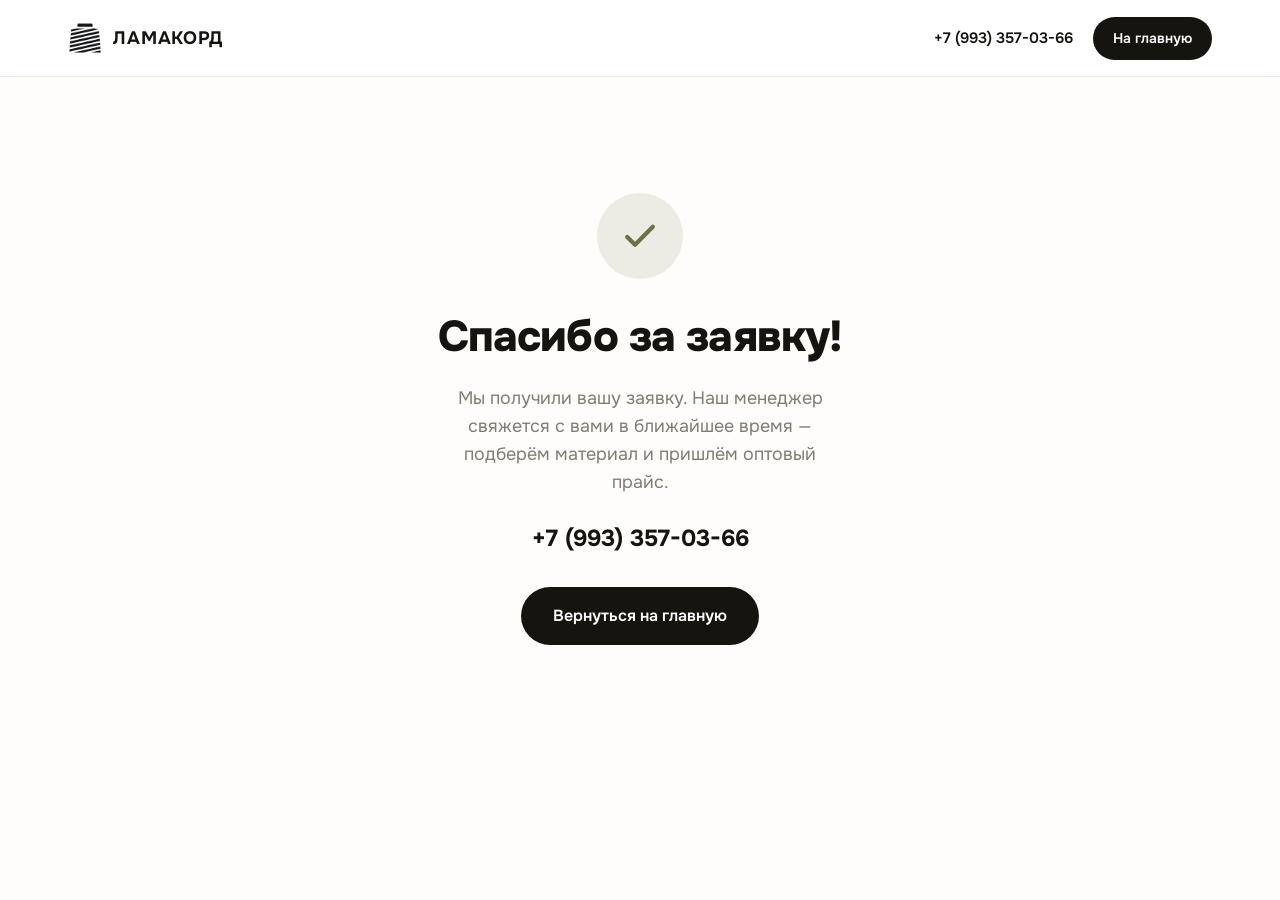
==== spasibo/index.html @ d9a97be9 "Лендинг Ламакорд — первый деплой" ====
<!DOCTYPE html>
<html lang="ru">
<head>
  <meta charset="UTF-8">
  <meta name="viewport" content="width=device-width, initial-scale=1.0">
  <title>Заявка отправлена — Ламакорд</title>
  <meta name="description" content="Спасибо за заявку. Менеджер Ламакорд свяжется с вами в ближайшее время.">
  <meta name="robots" content="noindex, follow">
  <link rel="preconnect" href="https://fonts.googleapis.com">
  <link rel="preconnect" href="https://fonts.gstatic.com" crossorigin>
  <link href="https://fonts.googleapis.com/css2?family=Onest:wght@300;400;500;600;700;800&display=swap" rel="stylesheet">
  <link rel="stylesheet" href="../css/styles.css">
</head>
<body>

  <!-- ===================== HEADER ===================== -->
  <header class="header scrolled" id="top">
    <div class="container header__inner">
      <a href="../" class="logo" aria-label="Ламакорд">
        <img class="logo__mark" src="../assets/logo-mark.png" alt="" aria-hidden="true">
        <span class="logo__word">ЛАМАКОРД</span>
      </a>
      <div class="header__right">
        <a href="tel:+79933570366" class="header__phone">+7&nbsp;(993)&nbsp;357-03-66</a>
        <a href="../" class="btn btn--dark btn--sm">На&nbsp;главную</a>
      </div>
    </div>
  </header>

  <!-- ===================== THANK YOU ===================== -->
  <main class="ty">
    <div class="container ty__inner">
      <span class="ty__ic" aria-hidden="true">
        <svg viewBox="0 0 24 24" fill="none"><path d="M5 12.5l4.3 4.3L19 7" stroke="currentColor" stroke-width="2.3" stroke-linecap="round" stroke-linejoin="round"/></svg>
      </span>
      <h1 class="ty__title">Спасибо за&nbsp;заявку!</h1>
      <p class="ty__text">Мы&nbsp;получили вашу заявку. Наш менеджер свяжется с&nbsp;вами в&nbsp;ближайшее время&nbsp;— подберём материал и&nbsp;пришлём оптовый прайс.</p>
      <a href="tel:+79933570366" class="ty__phone">+7&nbsp;(993)&nbsp;357-03-66</a>
      <a href="../" class="btn btn--dark btn--lg ty__back">Вернуться на&nbsp;главную</a>
    </div>
  </main>

</body>
</html>
---- css/styles.css ----
/* ============================================================
   ЛАМАКОРД — лендинг. Рафинированный минимализм, шрифт Onest.
   ============================================================ */

:root {
  --bg:        #fefdfc;   /* тёплый почти-белый (под фото верёвок) */
  --bg-soft:   #f5f3ee;   /* тёплая панель секций */
  --ink:       #15140f;   /* почти-чёрный тёплый */
  --ink-2:     #4a473f;
  --ink-soft:  #807c72;   /* приглушённый текст */
  --line:      #e9e7df;   /* волосяные линии */
  --accent:    #6e7045;   /* хаки */
  --accent-d:  #585a36;
  --olive:     #6e7150;
  --jute:      #c8a16a;
  --shadow:    0 1px 2px rgba(21,20,15,.04), 0 12px 40px -12px rgba(21,20,15,.12);
  --shadow-lg: 0 2px 4px rgba(21,20,15,.05), 0 30px 70px -24px rgba(21,20,15,.22);
  --r:   18px;
  --r-lg: 26px;
  --maxw: 1200px;
}

* { box-sizing: border-box; margin: 0; padding: 0; }

html { scroll-behavior: smooth; -webkit-text-size-adjust: 100%; }

body {
  font-family: 'Onest', system-ui, sans-serif;
  background: var(--bg);
  color: var(--ink);
  font-size: 17px;
  line-height: 1.5;
  -webkit-font-smoothing: antialiased;
  text-rendering: optimizeLegibility;
  overflow-x: hidden;
}

img, svg { display: block; max-width: 100%; }
a { color: inherit; text-decoration: none; }

.container {
  width: 100%;
  max-width: var(--maxw);
  margin-inline: auto;
  padding-inline: 28px;
}

.eyebrow {
  display: inline-block;
  font-size: 13px;
  font-weight: 600;
  letter-spacing: .14em;
  text-transform: uppercase;
  color: var(--accent);
}

/* ---------------- Buttons ---------------- */
.btn {
  --bg-btn: var(--ink);
  display: inline-flex;
  align-items: center;
  justify-content: center;
  gap: 9px;
  font-family: inherit;
  font-size: 15px;
  font-weight: 600;
  color: #fff;
  background: var(--bg-btn);
  border: none;
  border-radius: 999px;
  padding: 14px 24px;
  cursor: pointer;
  white-space: nowrap;
  transition: transform .25s cubic-bezier(.2,.7,.2,1), background .25s, box-shadow .25s;
}
.btn svg { width: 16px; height: 16px; transition: transform .25s; }
.btn:hover { transform: translateY(-2px); box-shadow: 0 14px 26px -10px rgba(21,20,15,.45); }
.btn:hover svg { transform: translateX(3px); }
.btn:active { transform: translateY(0); }
.btn--sm { padding: 11px 20px; font-size: 14px; }
.btn--lg { padding: 17px 32px; font-size: 16px; }
.btn--block { width: 100%; }
.btn--dark { background: var(--ink); }
.btn--accent { background: var(--accent); }
.btn--accent:hover { background: var(--accent-d); }

/* ---------------- Header ---------------- */
.header {
  position: sticky;
  top: 0;
  z-index: 50;
  background: rgba(255,255,255,.78);
  backdrop-filter: saturate(140%) blur(14px);
  border-bottom: 1px solid transparent;
  transition: border-color .3s, background .3s;
}
.header.scrolled { border-bottom-color: var(--line); }
.header__inner {
  display: flex;
  align-items: center;
  justify-content: space-between;
  height: 76px;
  gap: 28px;
}
.logo {
  display: inline-flex;
  align-items: center;
  gap: 11px;
  font-weight: 700;
  letter-spacing: .04em;
  font-size: 18px;
}
.logo__mark {
  height: 32px;
  width: auto;
  display: block;
}
.logo__word { line-height: 1; }

.nav { display: flex; gap: 30px; }
.nav a {
  font-size: 15px;
  font-weight: 500;
  color: var(--ink-2);
  position: relative;
  transition: color .2s;
}
.nav a::after {
  content: ''; position: absolute; left: 0; bottom: -5px;
  width: 100%; height: 1.5px; background: var(--accent);
  transform: scaleX(0); transform-origin: left; transition: transform .28s;
}
.nav a:hover { color: var(--ink); }
.nav a:hover::after { transform: scaleX(1); }

.header__right { display: flex; align-items: center; gap: 20px; }
.header__phone { font-weight: 600; font-size: 15px; white-space: nowrap; }

/* ---------------- Hero ---------------- */
.hero { position: relative; padding: 56px 0 60px; overflow: hidden; }
.hero__bg {
  position: absolute; inset: 0; z-index: -1;
  background: radial-gradient(90% 70% at 88% -5%, rgba(110,112,69,.08), transparent 55%);
}
.hero__grid {
  display: grid;
  grid-template-columns: 1.1fr .9fr;
  gap: 56px;
  align-items: stretch;
}
.hero__text { display: flex; flex-direction: column; }

.hero__title {
  font-size: clamp(2.3rem, 4.4vw, 3.9rem);
  line-height: 1.0;
  font-weight: 800;
  letter-spacing: -.035em;
  margin: 0 0 4px;
  white-space: nowrap;
}
.hero__title .line { display: block; overflow: hidden; padding-bottom: .06em; }
.hero__title .accent { color: var(--accent); }
.hero__sub {
  font-size: clamp(1.02rem, 1.4vw, 1.2rem);
  color: var(--ink-soft);
  max-width: 28em;
  line-height: 1.5;
}

/* строка преимуществ с иконками */
.hero__features {
  display: flex;
  gap: 34px;
  margin-top: 26px;
  flex-wrap: wrap;
}
.hero__features.fly { display: flex; }   /* .fly иначе делает inline-block */
.feat {
  display: flex;
  align-items: center;
  gap: 13px;
  font-size: 14.5px;
  font-weight: 600;
  line-height: 1.22;
}
.feat__ic {
  width: 46px; height: 46px;
  flex: none;
  border-radius: 50%;
  background: #efece4;
  display: grid; place-items: center;
  color: var(--ink);
}
.feat__ic svg { width: 23px; height: 23px; }

/* фото мотков верёвки — выезжает снизу-слева */
.hero__ropes {
  width: 115%;
  max-width: none;
  height: auto;
  margin-top: 6px;
  margin-left: -7.5%;
  align-self: flex-start;
  filter: drop-shadow(0 24px 26px rgba(21,20,15,.16));
  opacity: 0;
  transform: translate(-34px, 52px) scale(.94);
  animation: ropesIn 1.15s cubic-bezier(.16,.84,.26,1) .5s forwards;
}
@keyframes ropesIn { to { opacity: 1; transform: translate(0,0) scale(1); } }

.hero__stats {
  display: flex;
  gap: 38px;
  margin-top: 38px;
  flex-wrap: wrap;
}
.hero__stats.fly { display: flex; }   /* .fly иначе делает inline-block и ломает строку */
.stat { display: flex; flex-direction: column; gap: 2px; }
.stat__num { font-size: 1.9rem; font-weight: 700; letter-spacing: -.02em; }
.stat__cap { font-size: 13.5px; color: var(--ink-soft); max-width: 11em; line-height: 1.3; }

/* ---------------- Lead form ---------------- */
.hero__form-col { position: relative; }
.lead {
  background: #fff;
  border: 1px solid var(--line);
  border-radius: var(--r-lg);
  padding: 30px 30px 26px;
  box-shadow: var(--shadow-lg);
  position: relative;
  /* при переходе по якорю #lead учитываем липкую шапку (76px) — видна вся форма */
  scroll-margin-top: 104px;
}
.lead__head { text-align: center; }
.lead__title { font-size: 1.5rem; font-weight: 700; letter-spacing: -.02em; }
.lead__promo {
  display: inline-flex;
  align-items: center;
  gap: 9px;
  margin-top: 14px;
  padding: 9px 14px 9px 9px;
  background: rgba(110,112,69,.09);
  border: 1px solid rgba(110,112,69,.24);
  border-radius: 999px;
  font-size: 14px;
  color: var(--ink);
}
.lead__promo-tag {
  background: var(--accent);
  color: #fff;
  font-size: 11px;
  font-weight: 700;
  letter-spacing: .08em;
  text-transform: uppercase;
  padding: 4px 10px;
  border-radius: 999px;
}
.lead__promo b { color: var(--accent-d); font-weight: 700; }
.lead__sub { font-size: 14.5px; color: var(--ink-soft); margin-top: 14px; line-height: 1.45; }

.lead__fields { display: flex; flex-direction: column; gap: 12px; margin-top: 22px; }
.input {
  font-family: inherit;
  font-size: 16px;
  color: var(--ink);
  background: var(--bg-soft);
  border: 1px solid transparent;
  border-radius: 13px;
  padding: 15px 18px;
  width: 100%;
  transition: border-color .2s, background .2s;
}
.input::placeholder { color: #a9a59a; }
.input:focus { outline: none; background: #fff; border-color: var(--accent); }

.lead__note { font-size: 11.5px; color: #a9a59a; text-align: center; margin-top: 14px; line-height: 1.4; }
.lead__ok {
  text-align: center;
  padding: 26px 6px 10px;
  animation: okIn .5s cubic-bezier(.2,.7,.2,1) both;
}
.lead__ok-ic {
  width: 66px; height: 66px; margin: 0 auto 20px;
  display: grid; place-items: center;
  border-radius: 50%;
  background: rgba(110,112,69,.12);
  color: var(--accent);
  animation: okPop .5s cubic-bezier(.2,1.4,.4,1) .1s both;
}
.lead__ok-ic svg { width: 33px; height: 33px; }
.lead__ok h3 { font-size: 1.5rem; font-weight: 700; letter-spacing: -.02em; }
.lead__ok p { color: var(--ink-soft); margin-top: 12px; font-size: 1rem; line-height: 1.55; max-width: 30ch; margin-inline: auto; }
.lead__ok-phone { display: inline-block; margin-top: 20px; font-weight: 700; font-size: 1.2rem; color: var(--ink); transition: color .2s; }
.lead__ok-phone:hover { color: var(--accent); }
@keyframes okIn { from { opacity: 0; transform: translateY(10px); } }
@keyframes okPop { from { opacity: 0; transform: scale(.5); } }

/* ---------------- Отдельная страница «Спасибо» (/spasibo/) ---------------- */
.ty { min-height: 76vh; display: grid; place-items: center; text-align: center; padding: 60px 0; }
.ty__inner { display: flex; flex-direction: column; align-items: center; }
.ty__ic {
  width: 86px; height: 86px; border-radius: 50%;
  background: rgba(110,112,69,.12); color: var(--accent);
  display: grid; place-items: center; margin-bottom: 26px;
  animation: okPop .5s cubic-bezier(.2,1.4,.4,1) both;
}
.ty__ic svg { width: 44px; height: 44px; }
.ty__title { font-size: clamp(1.9rem, 4vw, 2.7rem); font-weight: 800; letter-spacing: -.02em; }
.ty__text { color: var(--ink-soft); margin-top: 16px; font-size: 1.12rem; line-height: 1.55; max-width: 34ch; }
.ty__phone { margin-top: 24px; font-weight: 700; font-size: 1.45rem; color: var(--ink); transition: color .2s; }
.ty__phone:hover { color: var(--accent); }
.ty__back { margin-top: 32px; }

/* ---------------- Flip timer ---------------- */
.timer {
  display: flex;
  align-items: flex-start;
  justify-content: center;
  gap: 8px;
  margin-top: 22px;
  user-select: none;
}
.timer__group { display: flex; flex-direction: column; align-items: center; gap: 7px; }
.timer__cap { font-size: 11px; letter-spacing: .1em; text-transform: uppercase; color: var(--ink-soft); }
.timer__colon { font-size: 2.1rem; font-weight: 700; color: var(--ink); line-height: 1.55; align-self: flex-start; }

.flip { display: flex; gap: 5px; }

/* отдельная цифра-«барабан» */
.flip-digit {
  position: relative;
  width: 38px;
  height: 56px;
  font-size: 2.1rem;
  font-weight: 700;
  border-radius: 8px;
  color: #f4f1ea;
  perspective: 260px;
  box-shadow: 0 2px 5px rgba(21,20,15,.18);
}
.flip-digit > div {
  position: absolute;
  left: 0; right: 0;
  height: 28px;
  overflow: hidden;
  background: #1c1b16;
  backface-visibility: hidden;
}
.flip-digit > div span {
  display: block;
  height: 56px;
  line-height: 56px;
  text-align: center;
}
.flip-digit .upper {
  top: 0;
  border-radius: 8px 8px 0 0;
  border-bottom: 1px solid rgba(0,0,0,.45);
}
.flip-digit .lower {
  bottom: 0;
  border-radius: 0 0 8px 8px;
  background: #211f19;
}
.flip-digit .lower span { margin-top: -28px; }
.flip-digit .fold-upper {
  top: 0;
  border-radius: 8px 8px 0 0;
  border-bottom: 1px solid rgba(0,0,0,.45);
  transform-origin: bottom;
  z-index: 3;
  background: #1c1b16;
}
.flip-digit .fold-lower {
  bottom: 0;
  border-radius: 0 0 8px 8px;
  transform-origin: top;
  transform: rotateX(90deg);
  z-index: 3;
  background: #211f19;
}
.flip-digit .fold-lower span { margin-top: -28px; }
.flip-digit.go .fold-upper { animation: foldUp .5s cubic-bezier(.4,0,.3,1) forwards; }
.flip-digit.go .fold-lower { animation: foldDown .5s cubic-bezier(.4,0,.3,1) .5s forwards; }
@keyframes foldUp   { to { transform: rotateX(-90deg); } }
@keyframes foldDown { to { transform: rotateX(0deg); } }

/* ---------------- Sections ---------------- */
.section { padding: 60px 0; position: relative; }
/* Разделитель сверху — по ширине контейнера (как ряд блоков), не на всю ширину */
.section::before {
  content: '';
  position: absolute; top: 0; left: 50%; transform: translateX(-50%);
  width: calc(100% - 56px);
  max-width: calc(var(--maxw) - 56px);
  border-top: 1px solid var(--line);
}
.section--soft { background: var(--bg-soft); }
.section__head { max-width: 640px; margin-bottom: 52px; }
.section__head--center { max-width: none; text-align: center; margin-bottom: 44px; }
.section__title {
  font-size: clamp(1.9rem, 3.6vw, 2.9rem);
  font-weight: 700;
  letter-spacing: -.025em;
  line-height: 1.08;
  margin-top: 14px;
}
.section__lead { color: var(--ink-soft); margin-top: 16px; font-size: 1.08rem; }

/* ---------------- Product grid (4 в ряд, подпись внутри) ---------------- */
.grid {
  display: flex;
  flex-wrap: wrap;
  justify-content: center;
  gap: 18px;
  max-width: 1160px;
  margin-inline: auto;
}
.card {
  position: relative;
  width: calc((100% - 3 * 18px) / 4);
  height: 250px;
  background: #fff;
  border: 1px solid var(--line);
  border-radius: var(--r);
  overflow: hidden;
  transition: box-shadow .3s, border-color .3s;
}
.card:hover { box-shadow: var(--shadow-lg); border-color: transparent; }
.card__pic {
  position: absolute;
  left: 50%; top: 43%;
  transform: translate(-50%, -50%);
  max-width: 95%;
  max-height: 85%;
  width: auto;
  object-fit: contain;
  /* тень — родная на фото (сток), CSS-тень не добавляем */
}
.card__name {
  position: absolute;
  left: 0; right: 0; bottom: 0;
  padding: 26px 12px 15px;
  text-align: center;
  font-size: .92rem;
  font-weight: 600;
  letter-spacing: -.01em;
  line-height: 1.25;
  color: var(--ink);
  background: linear-gradient(transparent, #fff 48%);
  transition: transform .35s cubic-bezier(.2,.7,.2,1);
  transform-origin: center bottom;
}
.card:hover .card__name { transform: scale(1.06); }

/* ---------------- About ---------------- */
.section__head--center .section__lead { margin-inline: auto; }
.about { display: grid; grid-template-columns: repeat(4, 1fr); gap: 20px; }
.about__card {
  background: #fff;
  border: 1px solid var(--line);
  border-radius: var(--r-lg);
  padding: 24px 22px 26px;
  display: flex;
  flex-direction: column;
  align-items: center;
  text-align: center;
  transition: transform .3s cubic-bezier(.2,.7,.2,1), box-shadow .3s, border-color .3s;
}
.about__card:hover { transform: translateY(-6px); box-shadow: var(--shadow-lg); border-color: transparent; }
.about__head { display: flex; align-items: center; justify-content: center; gap: 12px; margin-bottom: 12px; }
.about__ic {
  flex: none;
  width: 44px; height: 44px;
  border-radius: 13px;
  background: rgba(110,112,69,.1);
  color: var(--accent);
  display: grid; place-items: center;
}
.about__ic svg { width: 23px; height: 23px; }
.about__card h3 { font-size: 1.05rem; font-weight: 600; letter-spacing: -.01em; line-height: 1.2; }
.about__card p { color: var(--ink-soft); font-size: 14px; line-height: 1.55; max-width: 26ch; }

/* ---------------- Reviews ---------------- */
.reviews__head {
  display: flex;
  align-items: flex-end;
  justify-content: space-between;
  gap: 24px;
  margin-bottom: 38px;
}
.reviews__nav { display: flex; gap: 10px; flex: none; }
.rev-btn {
  width: 50px; height: 50px;
  border-radius: 50%;
  border: 1px solid var(--line);
  background: #fff;
  color: var(--ink);
  display: grid; place-items: center;
  cursor: pointer;
  transition: background .25s, color .25s, border-color .25s, transform .2s;
}
.rev-btn svg { width: 20px; height: 20px; }
.rev-btn:hover { background: var(--ink); color: #fff; border-color: var(--ink); }
.rev-btn:active { transform: scale(.94); }

.reviews__track {
  display: flex;
  gap: 22px;
  overflow-x: auto;
  scroll-snap-type: x mandatory;
  scroll-behavior: smooth;
  padding: 4px 4px 12px;
  margin: -4px -4px 0;
  scrollbar-width: none;
}
.reviews__track::-webkit-scrollbar { display: none; }
.review {
  flex: 0 0 calc((100% - 2 * 22px) / 3);
  scroll-snap-align: start;
  background: #fff;
  border: 1px solid var(--line);
  border-radius: var(--r-lg);
  padding: 28px 28px 26px;
  display: flex;
  flex-direction: column;
}
.review__stars { color: #e2a534; font-size: 1.05rem; letter-spacing: 2px; }
.review__text {
  color: var(--ink-2);
  font-size: 15px;
  line-height: 1.6;
  margin: 14px 0 22px;
  flex: 1;
}
.review__author { display: flex; align-items: center; gap: 12px; }
.review__avatar {
  width: 46px; height: 46px;
  flex: none;
  border-radius: 50%;
  background: var(--accent);
  color: #fff;
  display: grid; place-items: center;
  font-weight: 700;
  font-size: 15px;
}
.review__author strong { display: block; font-size: 15px; font-weight: 600; }
.review__author span { font-size: 13px; color: var(--ink-soft); }

/* ---------------- Кнопка-CTA в подвале ---------------- */
.footer__col a.footer__cta {
  display: inline-flex;
  color: #fff;
  margin-top: 20px;
  margin-bottom: 0;
}
.footer__col a.footer__cta:hover { color: #fff; }

/* ---------------- Footer ---------------- */
.footer { background: var(--bg-soft); padding: 64px 0 30px; border-top: 1px solid var(--line); }
.footer__grid {
  display: grid;
  grid-template-columns: 1.6fr 1fr 1fr;
  gap: 40px;
  padding-bottom: 44px;
}
.logo--light { font-size: 17px; }
.logo--light .logo__mark { color: var(--accent); }
.footer__brand p { color: var(--ink-soft); font-size: 14.5px; margin-top: 16px; max-width: 32em; line-height: 1.55; }
.footer__col h4 { font-size: 13px; letter-spacing: .1em; text-transform: uppercase; color: var(--ink-soft); margin-bottom: 16px; }
.footer__col a, .footer__col span { display: block; font-size: 15px; color: var(--ink-2); margin-bottom: 10px; transition: color .2s; }
.footer__col a:hover { color: var(--accent); }
.footer__bottom {
  display: flex; justify-content: space-between; align-items: center;
  padding-top: 26px; border-top: 1px solid var(--line);
  font-size: 13.5px; color: var(--ink-soft);
}
.footer__bottom a:hover { color: var(--accent); }

/* ============================================================
   Анимации: вылет слева + reveal на скролле
   ============================================================ */
.fly {
  display: inline-block;
  opacity: 0;
  transform: translateX(-44px);
  animation: flyIn .85s cubic-bezier(.16,.84,.3,1) forwards;
  animation-delay: calc(var(--i) * .11s + .15s);
}
@keyframes flyIn { to { opacity: 1; transform: translateX(0); } }

.hero__form-col {
  opacity: 0;
  transform: translateX(48px);
  animation: flyInR .9s cubic-bezier(.16,.84,.3,1) forwards;
  animation-delay: .42s;
}
@keyframes flyInR { to { opacity: 1; transform: translateX(0); } }

.reveal {
  opacity: 0;
  transform: translateX(-40px);
  transition: opacity .8s cubic-bezier(.16,.84,.3,1), transform .8s cubic-bezier(.16,.84,.3,1);
  transition-delay: calc(var(--d, 0) * .08s);
}
.reveal.in { opacity: 1; transform: translateX(0); }

@media (prefers-reduced-motion: reduce) {
  .fly, .hero__form-col, .reveal, .hero__ropes { animation: none !important; opacity: 1 !important; transform: none !important; }
  .flip-digit.go .fold-upper, .flip-digit.go .fold-lower { animation: none !important; }
}

/* ============================================================
   Адаптив
   ============================================================ */
@media (max-width: 980px) {
  .hero__grid { grid-template-columns: 1fr; gap: 44px; }
  .hero { padding-top: 44px; }
  .hero__ropes { width: 100%; margin-left: 0; }
  .nav { display: none; }
  .card { width: calc((100% - 2 * 18px) / 3); }
  .about { grid-template-columns: repeat(2, 1fr); }
  .review { flex-basis: calc((100% - 22px) / 2); }
  .footer__grid { grid-template-columns: 1fr 1fr; }
  .footer__brand { grid-column: 1 / -1; }
}

@media (max-width: 600px) {
  body { font-size: 16px; }
  .container { padding-inline: 18px; }
  .header__phone { display: none; }
  .header__inner { height: 66px; }
  .hero__title { white-space: normal; font-size: clamp(2.1rem, 9vw, 2.8rem); }
  .hero__features { gap: 20px; }
  .card { width: calc((100% - 18px) / 2); height: 190px; }
  .review { flex-basis: 86%; }
  .about { grid-template-columns: 1fr; }
  .footer__grid { grid-template-columns: 1fr; }
  .cta__inner { padding: 38px 28px; }
  .section { padding: 70px 0; }
  .lead { padding: 24px 20px 22px; }
  .flip-digit { width: 32px; height: 48px; font-size: 1.7rem; }
  .flip-digit > div { height: 24px; }
  .flip-digit > div span { height: 48px; line-height: 48px; }
  .flip-digit .lower span, .flip-digit .fold-lower span { margin-top: -24px; }
  .timer__colon { font-size: 1.7rem; }
}
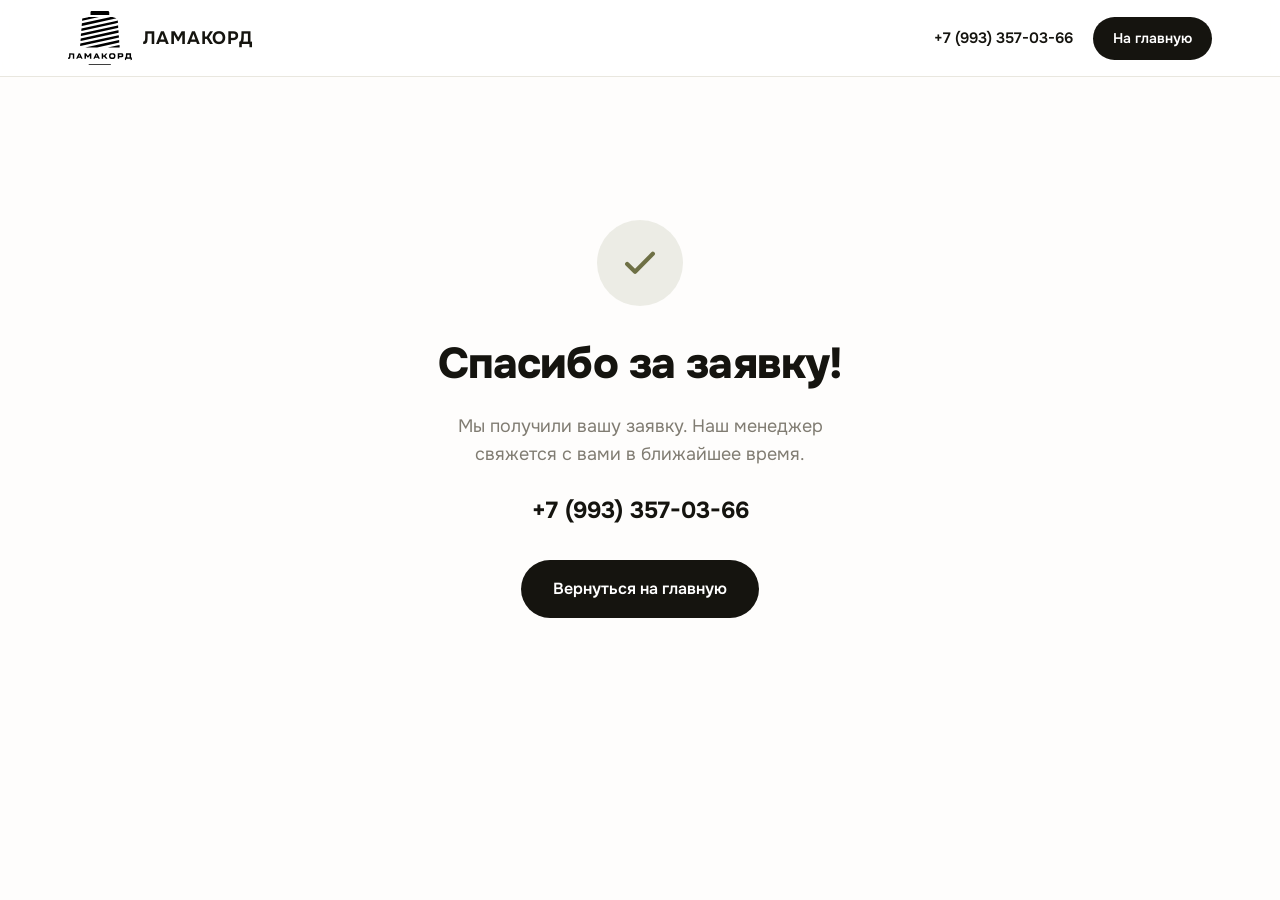
==== commit 9bea27aa: "Страница спасибо: укоротил текст до '...в ближайшее время.', новый SVG-логотип, фавикон" ====
--- a/spasibo/index.html
+++ b/spasibo/index.html
@@ -10,6 +10,9 @@
   <link rel="preconnect" href="https://fonts.gstatic.com" crossorigin>
   <link href="https://fonts.googleapis.com/css2?family=Onest:wght@300;400;500;600;700;800&display=swap" rel="stylesheet">
   <link rel="stylesheet" href="../css/styles.css">
+  <link rel="icon" href="/favicon.svg?v=1" type="image/svg+xml">
+  <link rel="icon" href="/favicon-32.png?v=1" sizes="32x32" type="image/png">
+  <link rel="apple-touch-icon" href="/apple-touch-icon.png?v=1">
 </head>
 <body>
 
@@ -17,7 +20,7 @@
   <header class="header scrolled" id="top">
     <div class="container header__inner">
       <a href="../" class="logo" aria-label="Ламакорд">
-        <img class="logo__mark" src="../assets/logo-mark.png" alt="" aria-hidden="true">
+        <img class="logo__mark" src="../assets/logo.svg?v=9" alt="" aria-hidden="true">
         <span class="logo__word">ЛАМАКОРД</span>
       </a>
       <div class="header__right">
@@ -34,7 +37,7 @@
         <svg viewBox="0 0 24 24" fill="none"><path d="M5 12.5l4.3 4.3L19 7" stroke="currentColor" stroke-width="2.3" stroke-linecap="round" stroke-linejoin="round"/></svg>
       </span>
       <h1 class="ty__title">Спасибо за&nbsp;заявку!</h1>
-      <p class="ty__text">Мы&nbsp;получили вашу заявку. Наш менеджер свяжется с&nbsp;вами в&nbsp;ближайшее время&nbsp;— подберём материал и&nbsp;пришлём оптовый прайс.</p>
+      <p class="ty__text">Мы&nbsp;получили вашу заявку. Наш менеджер свяжется с&nbsp;вами в&nbsp;ближайшее время.</p>
       <a href="tel:+79933570366" class="ty__phone">+7&nbsp;(993)&nbsp;357-03-66</a>
       <a href="../" class="btn btn--dark btn--lg ty__back">Вернуться на&nbsp;главную</a>
     </div>
--- a/css/styles.css
+++ b/css/styles.css
@@ -111,7 +111,7 @@
   font-size: 18px;
 }
 .logo__mark {
-  height: 32px;
+  height: 54px;
   width: auto;
   display: block;
 }
@@ -478,7 +478,7 @@
   display: grid; place-items: center;
 }
 .about__ic svg { width: 23px; height: 23px; }
-.about__card h3 { font-size: 1.05rem; font-weight: 600; letter-spacing: -.01em; line-height: 1.2; }
+.about__card h3 { font-size: 1.18rem; font-weight: 600; letter-spacing: -.01em; line-height: 1.2; }
 .about__card p { color: var(--ink-soft); font-size: 14px; line-height: 1.55; max-width: 26ch; }
 
 /* ---------------- Reviews ---------------- */
@@ -556,6 +556,9 @@
 }
 .footer__col a.footer__cta:hover { color: #fff; }
 
+/* ---------------- Полоса-CTA над подвалом (только моб.) ---------------- */
+.endcta { display: none; }
+
 /* ---------------- Footer ---------------- */
 .footer { background: var(--bg-soft); padding: 64px 0 30px; border-top: 1px solid var(--line); }
 .footer__grid {
@@ -565,7 +568,7 @@
   padding-bottom: 44px;
 }
 .logo--light { font-size: 17px; }
-.logo--light .logo__mark { color: var(--accent); }
+.logo--light .logo__mark { height: 60px; }
 .footer__brand p { color: var(--ink-soft); font-size: 14.5px; margin-top: 16px; max-width: 32em; line-height: 1.55; }
 .footer__col h4 { font-size: 13px; letter-spacing: .1em; text-transform: uppercase; color: var(--ink-soft); margin-bottom: 16px; }
 .footer__col a, .footer__col span { display: block; font-size: 15px; color: var(--ink-2); margin-bottom: 10px; transition: color .2s; }
@@ -630,12 +633,18 @@
   .container { padding-inline: 18px; }
   .header__phone { display: none; }
   .header__inner { height: 66px; }
+  .logo__mark { height: 46px; }
   .hero__title { white-space: normal; font-size: clamp(2.1rem, 9vw, 2.8rem); }
   .hero__features { gap: 20px; }
   .card { width: calc((100% - 18px) / 2); height: 190px; }
   .review { flex-basis: 86%; }
   .about { grid-template-columns: 1fr; }
-  .footer__grid { grid-template-columns: 1fr; }
+  .footer__grid { grid-template-columns: 1fr 1fr; gap: 24px 20px; padding-bottom: 32px; }
+  .footer__col h4 { margin-bottom: 12px; }
+  /* Кнопка прайс-листа — полосой на всю ширину НАД подвалом */
+  .endcta { display: block; padding: 30px 0 26px; background: #fff; }
+  .endcta__btn { padding: 17px; font-size: 16px; border-radius: 14px; }
+  .footer__col a.footer__cta { display: none; }
   .cta__inner { padding: 38px 28px; }
   .section { padding: 70px 0; }
   .lead { padding: 24px 20px 22px; }
